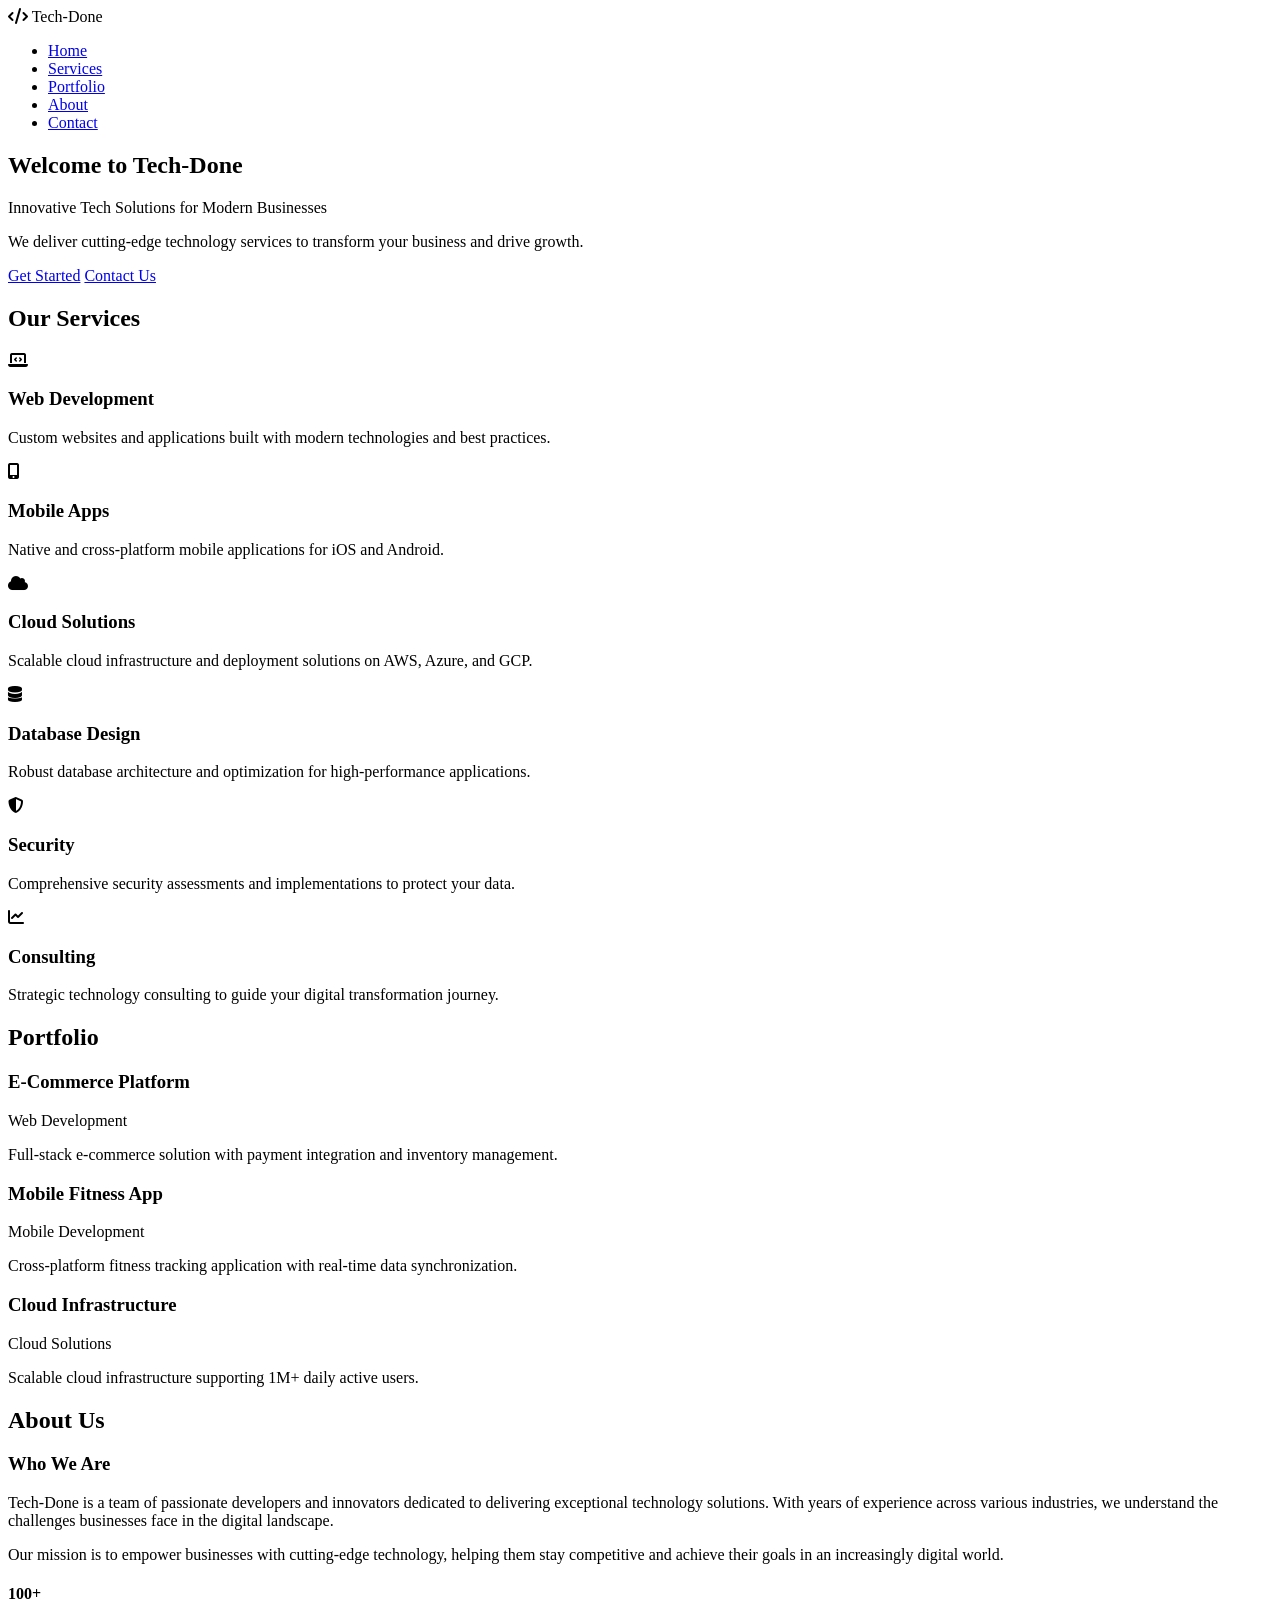
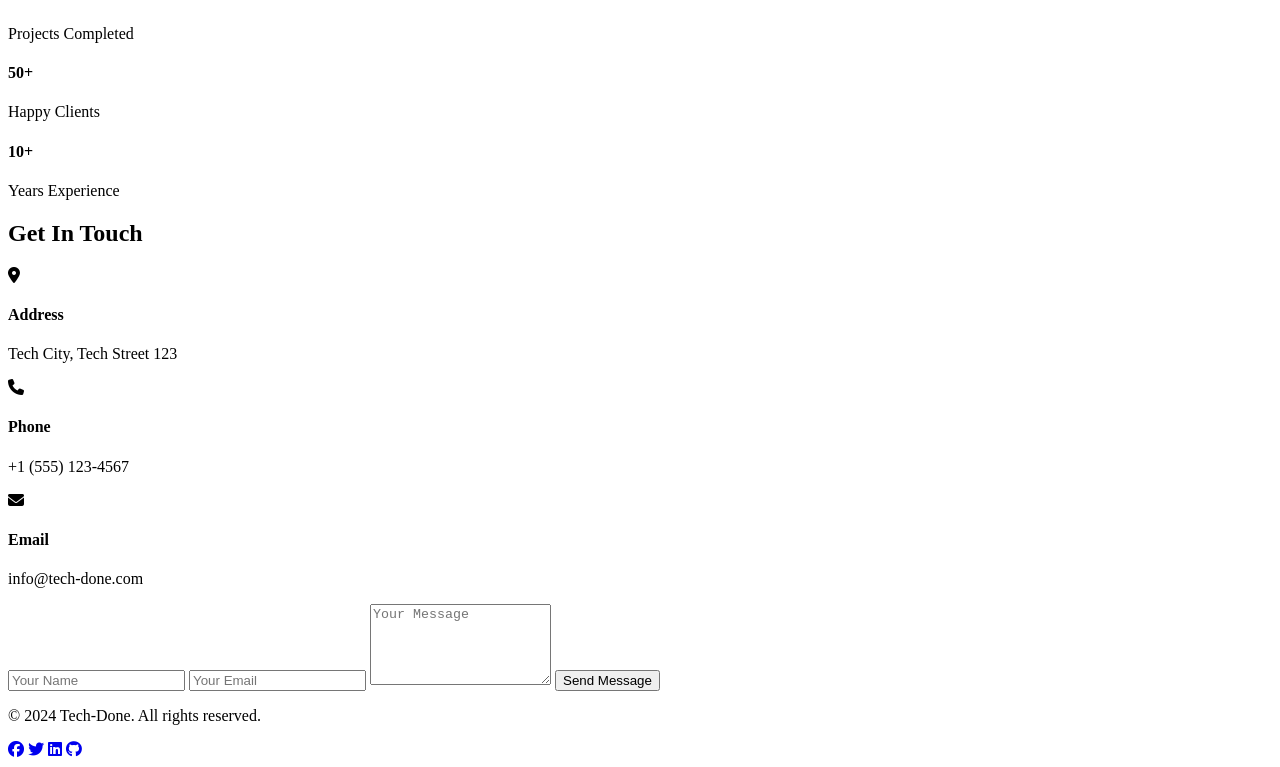
==== index.html @ b507274d "Add professional landing page" ====
<!DOCTYPE html>
<html lang="en">
<head>
    <meta charset="UTF-8">
    <meta name="viewport" content="width=device-width, initial-scale=1.0">
    <meta name="description" content="Tech-Done - Professional Tech Solutions & Services">
    <title>Tech-Done | Professional Tech Solutions</title>
    <link rel="stylesheet" href="css/style.css">
    <link rel="stylesheet" href="https://cdnjs.cloudflare.com/ajax/libs/font-awesome/6.4.0/css/all.min.css">
</head>
<body>
    <!-- Navigation -->
    <nav class="navbar">
        <div class="container">
            <div class="nav-wrapper">
                <div class="logo">
                    <i class="fas fa-code"></i> Tech-Done
                </div>
                <ul class="nav-menu">
                    <li><a href="#home" class="nav-link">Home</a></li>
                    <li><a href="#services" class="nav-link">Services</a></li>
                    <li><a href="#portfolio" class="nav-link">Portfolio</a></li>
                    <li><a href="#about" class="nav-link">About</a></li>
                    <li><a href="#contact" class="nav-link">Contact</a></li>
                </ul>
                <div class="hamburger">
                    <span></span>
                    <span></span>
                    <span></span>
                </div>
            </div>
        </div>
    </nav>

    <!-- Hero Section -->
    <section id="home" class="hero">
        <div class="container">
            <div class="hero-content">
                <h1 class="hero-title">Welcome to Tech-Done</h1>
                <p class="hero-subtitle">Innovative Tech Solutions for Modern Businesses</p>
                <p class="hero-description">We deliver cutting-edge technology services to transform your business and drive growth.</p>
                <div class="hero-buttons">
                    <a href="#services" class="btn btn-primary">Get Started</a>
                    <a href="#contact" class="btn btn-secondary">Contact Us</a>
                </div>
            </div>
        </div>
    </section>

    <!-- Services Section -->
    <section id="services" class="services">
        <div class="container">
            <h2 class="section-title">Our Services</h2>
            <div class="services-grid">
                <div class="service-card">
                    <div class="service-icon">
                        <i class="fas fa-laptop-code"></i>
                    </div>
                    <h3>Web Development</h3>
                    <p>Custom websites and applications built with modern technologies and best practices.</p>
                </div>
                <div class="service-card">
                    <div class="service-icon">
                        <i class="fas fa-mobile-alt"></i>
                    </div>
                    <h3>Mobile Apps</h3>
                    <p>Native and cross-platform mobile applications for iOS and Android.</p>
                </div>
                <div class="service-card">
                    <div class="service-icon">
                        <i class="fas fa-cloud"></i>
                    </div>
                    <h3>Cloud Solutions</h3>
                    <p>Scalable cloud infrastructure and deployment solutions on AWS, Azure, and GCP.</p>
                </div>
                <div class="service-card">
                    <div class="service-icon">
                        <i class="fas fa-database"></i>
                    </div>
                    <h3>Database Design</h3>
                    <p>Robust database architecture and optimization for high-performance applications.</p>
                </div>
                <div class="service-card">
                    <div class="service-icon">
                        <i class="fas fa-shield-alt"></i>
                    </div>
                    <h3>Security</h3>
                    <p>Comprehensive security assessments and implementations to protect your data.</p>
                </div>
                <div class="service-card">
                    <div class="service-icon">
                        <i class="fas fa-chart-line"></i>
                    </div>
                    <h3>Consulting</h3>
                    <p>Strategic technology consulting to guide your digital transformation journey.</p>
                </div>
            </div>
        </div>
    </section>

    <!-- Portfolio Section -->
    <section id="portfolio" class="portfolio">
        <div class="container">
            <h2 class="section-title">Portfolio</h2>
            <div class="portfolio-grid">
                <div class="portfolio-item">
                    <div class="portfolio-image" style="background: linear-gradient(135deg, #667eea 0%, #764ba2 100%);"></div>
                    <div class="portfolio-content">
                        <h3>E-Commerce Platform</h3>
                        <p class="portfolio-category">Web Development</p>
                        <p>Full-stack e-commerce solution with payment integration and inventory management.</p>
                    </div>
                </div>
                <div class="portfolio-item">
                    <div class="portfolio-image" style="background: linear-gradient(135deg, #f093fb 0%, #f5576c 100%);"></div>
                    <div class="portfolio-content">
                        <h3>Mobile Fitness App</h3>
                        <p class="portfolio-category">Mobile Development</p>
                        <p>Cross-platform fitness tracking application with real-time data synchronization.</p>
                    </div>
                </div>
                <div class="portfolio-item">
                    <div class="portfolio-image" style="background: linear-gradient(135deg, #4facfe 0%, #00f2fe 100%);"></div>
                    <div class="portfolio-content">
                        <h3>Cloud Infrastructure</h3>
                        <p class="portfolio-category">Cloud Solutions</p>
                        <p>Scalable cloud infrastructure supporting 1M+ daily active users.</p>
                    </div>
                </div>
            </div>
        </div>
    </section>

    <!-- About Section -->
    <section id="about" class="about">
        <div class="container">
            <h2 class="section-title">About Us</h2>
            <div class="about-content">
                <div class="about-text">
                    <h3>Who We Are</h3>
                    <p>Tech-Done is a team of passionate developers and innovators dedicated to delivering exceptional technology solutions. With years of experience across various industries, we understand the challenges businesses face in the digital landscape.</p>
                    <p>Our mission is to empower businesses with cutting-edge technology, helping them stay competitive and achieve their goals in an increasingly digital world.</p>
                    <div class="about-stats">
                        <div class="stat">
                            <h4>100+</h4>
                            <p>Projects Completed</p>
                        </div>
                        <div class="stat">
                            <h4>50+</h4>
                            <p>Happy Clients</p>
                        </div>
                        <div class="stat">
                            <h4>10+</h4>
                            <p>Years Experience</p>
                        </div>
                    </div>
                </div>
            </div>
        </div>
    </section>

    <!-- Contact Section -->
    <section id="contact" class="contact">
        <div class="container">
            <h2 class="section-title">Get In Touch</h2>
            <div class="contact-content">
                <div class="contact-info">
                    <div class="info-item">
                        <i class="fas fa-map-marker-alt"></i>
                        <div>
                            <h4>Address</h4>
                            <p>Tech City, Tech Street 123</p>
                        </div>
                    </div>
                    <div class="info-item">
                        <i class="fas fa-phone"></i>
                        <div>
                            <h4>Phone</h4>
                            <p>+1 (555) 123-4567</p>
                        </div>
                    </div>
                    <div class="info-item">
                        <i class="fas fa-envelope"></i>
                        <div>
                            <h4>Email</h4>
                            <p>info@tech-done.com</p>
                        </div>
                    </div>
                </div>
                <form class="contact-form">
                    <input type="text" placeholder="Your Name" required>
                    <input type="email" placeholder="Your Email" required>
                    <textarea placeholder="Your Message" rows="5" required></textarea>
                    <button type="submit" class="btn btn-primary">Send Message</button>
                </form>
            </div>
        </div>
    </section>

    <!-- Footer -->
    <footer class="footer">
        <div class="container">
            <div class="footer-content">
                <p>&copy; 2024 Tech-Done. All rights reserved.</p>
                <div class="social-links">
                    <a href="#"><i class="fab fa-facebook"></i></a>
                    <a href="#"><i class="fab fa-twitter"></i></a>
                    <a href="#"><i class="fab fa-linkedin"></i></a>
                    <a href="#"><i class="fab fa-github"></i></a>
                </div>
            </div>
        </div>
    </footer>

    <script src="js/main.js"></script>
</body>
</html>
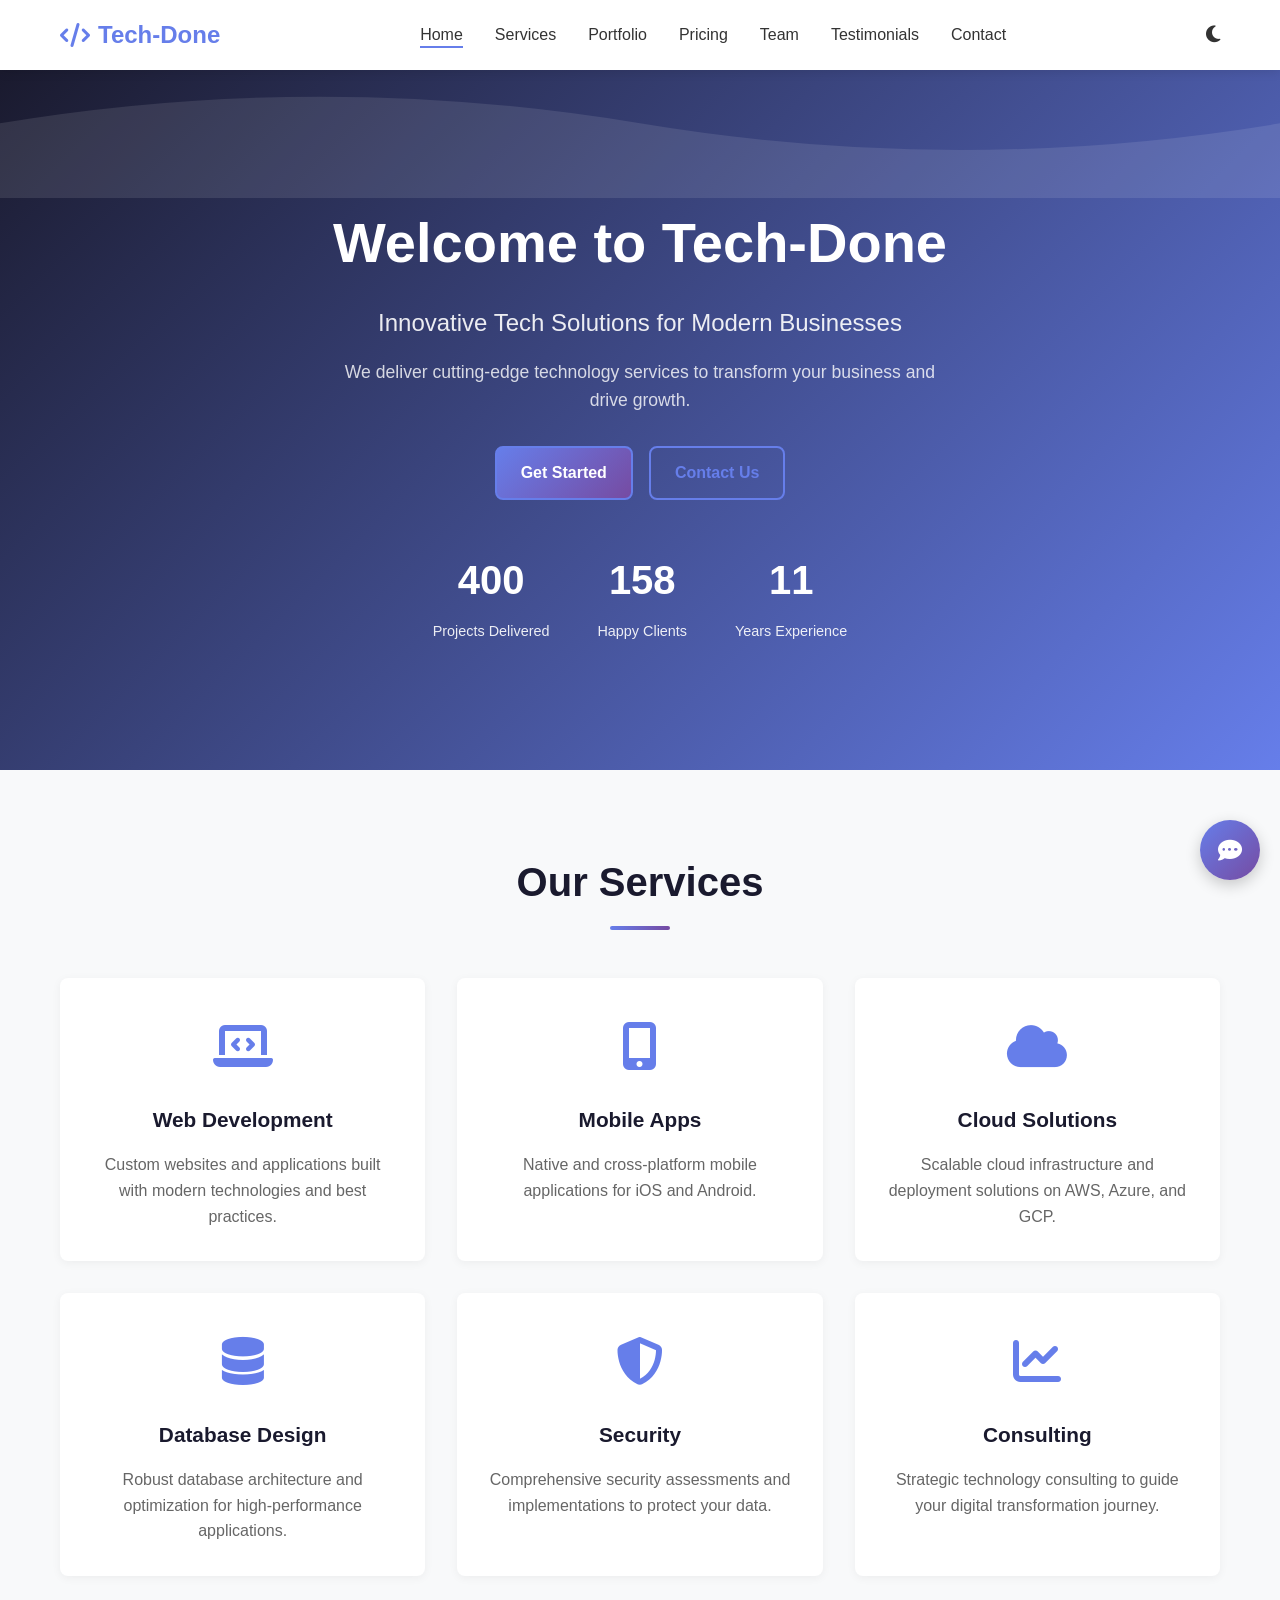
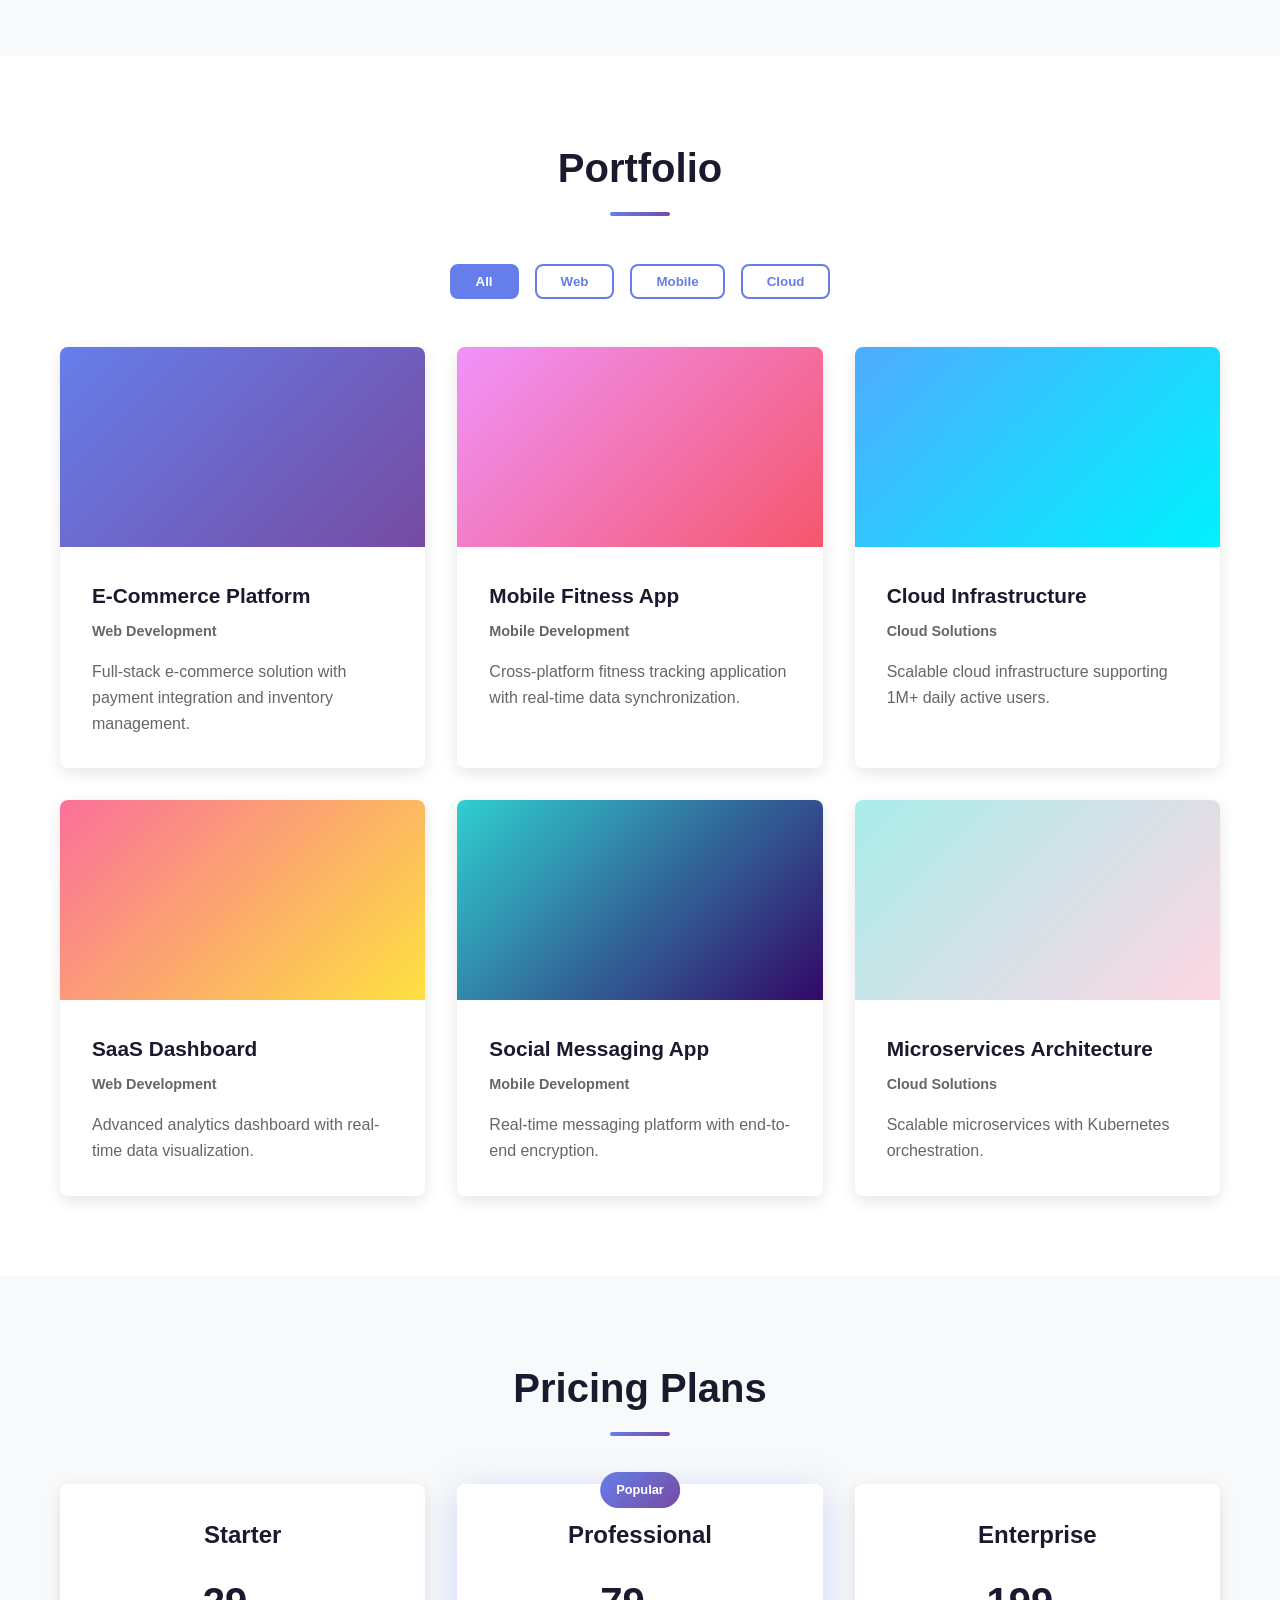
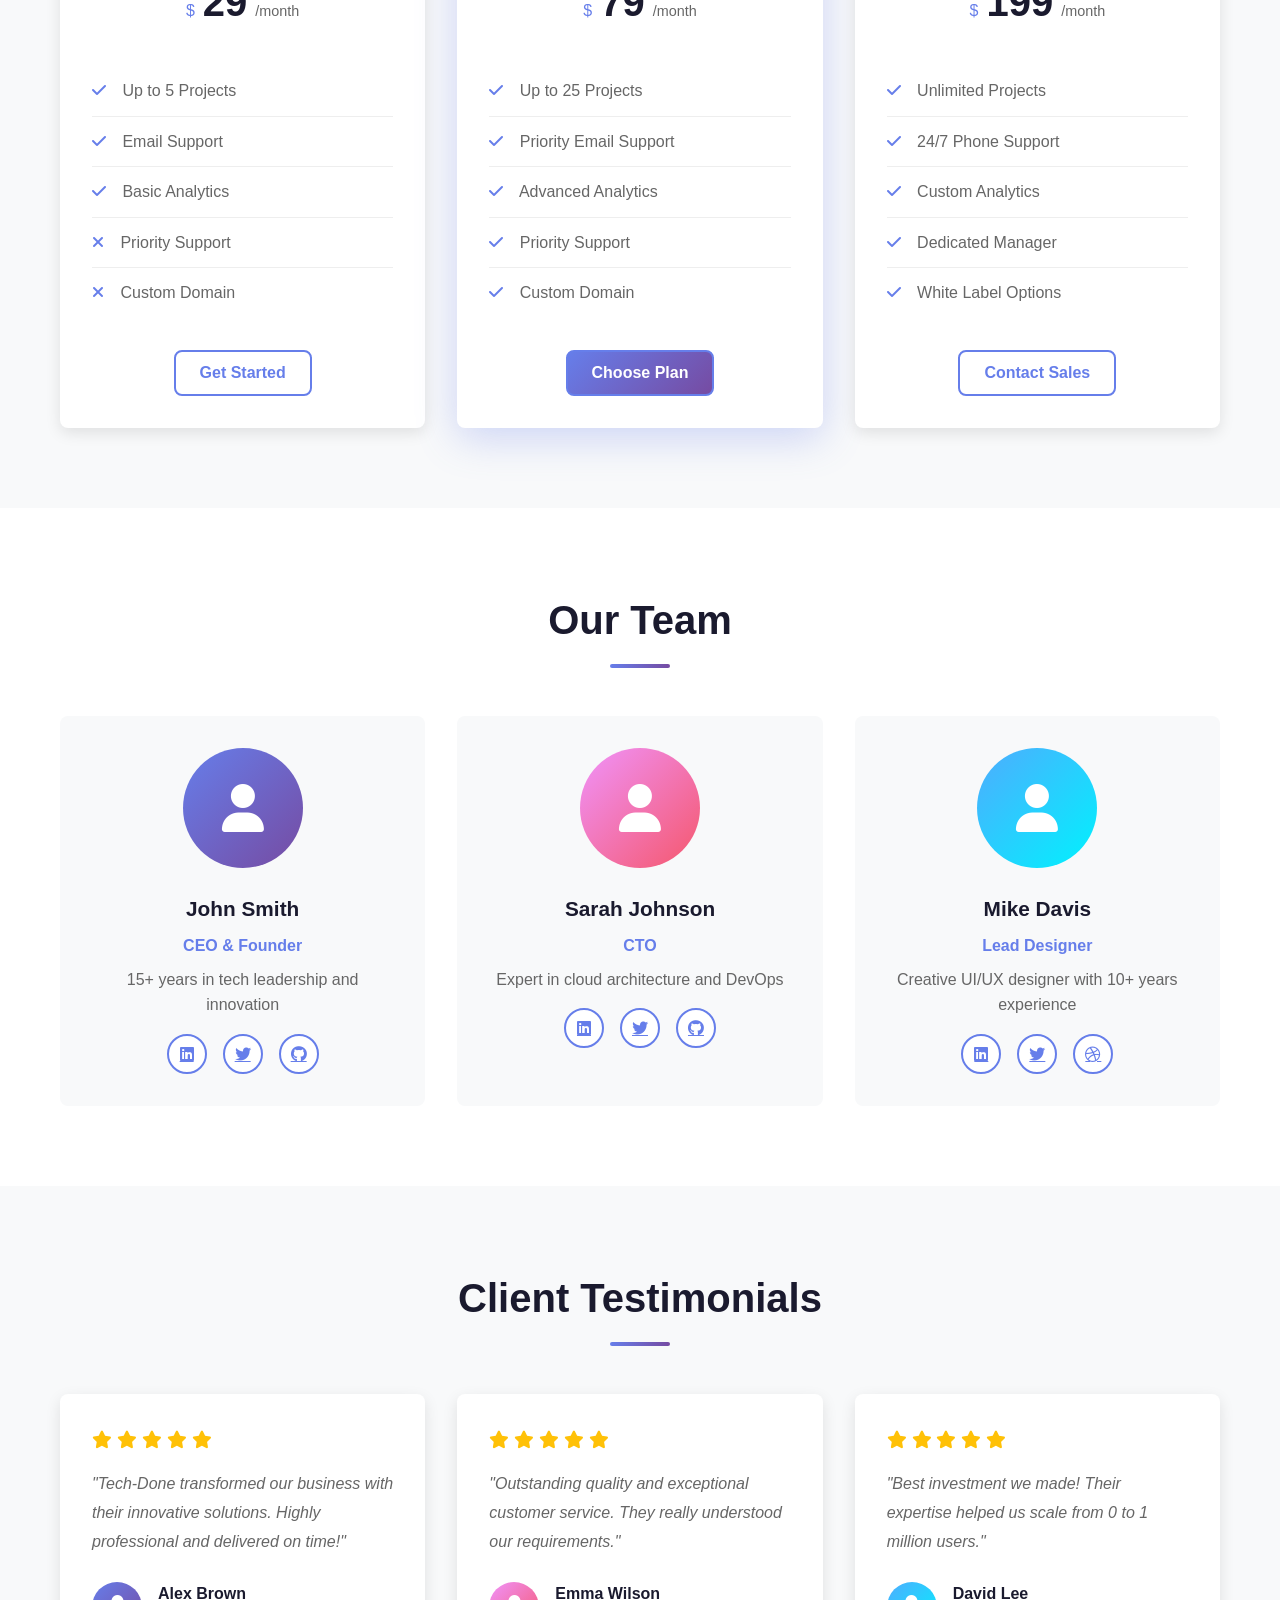
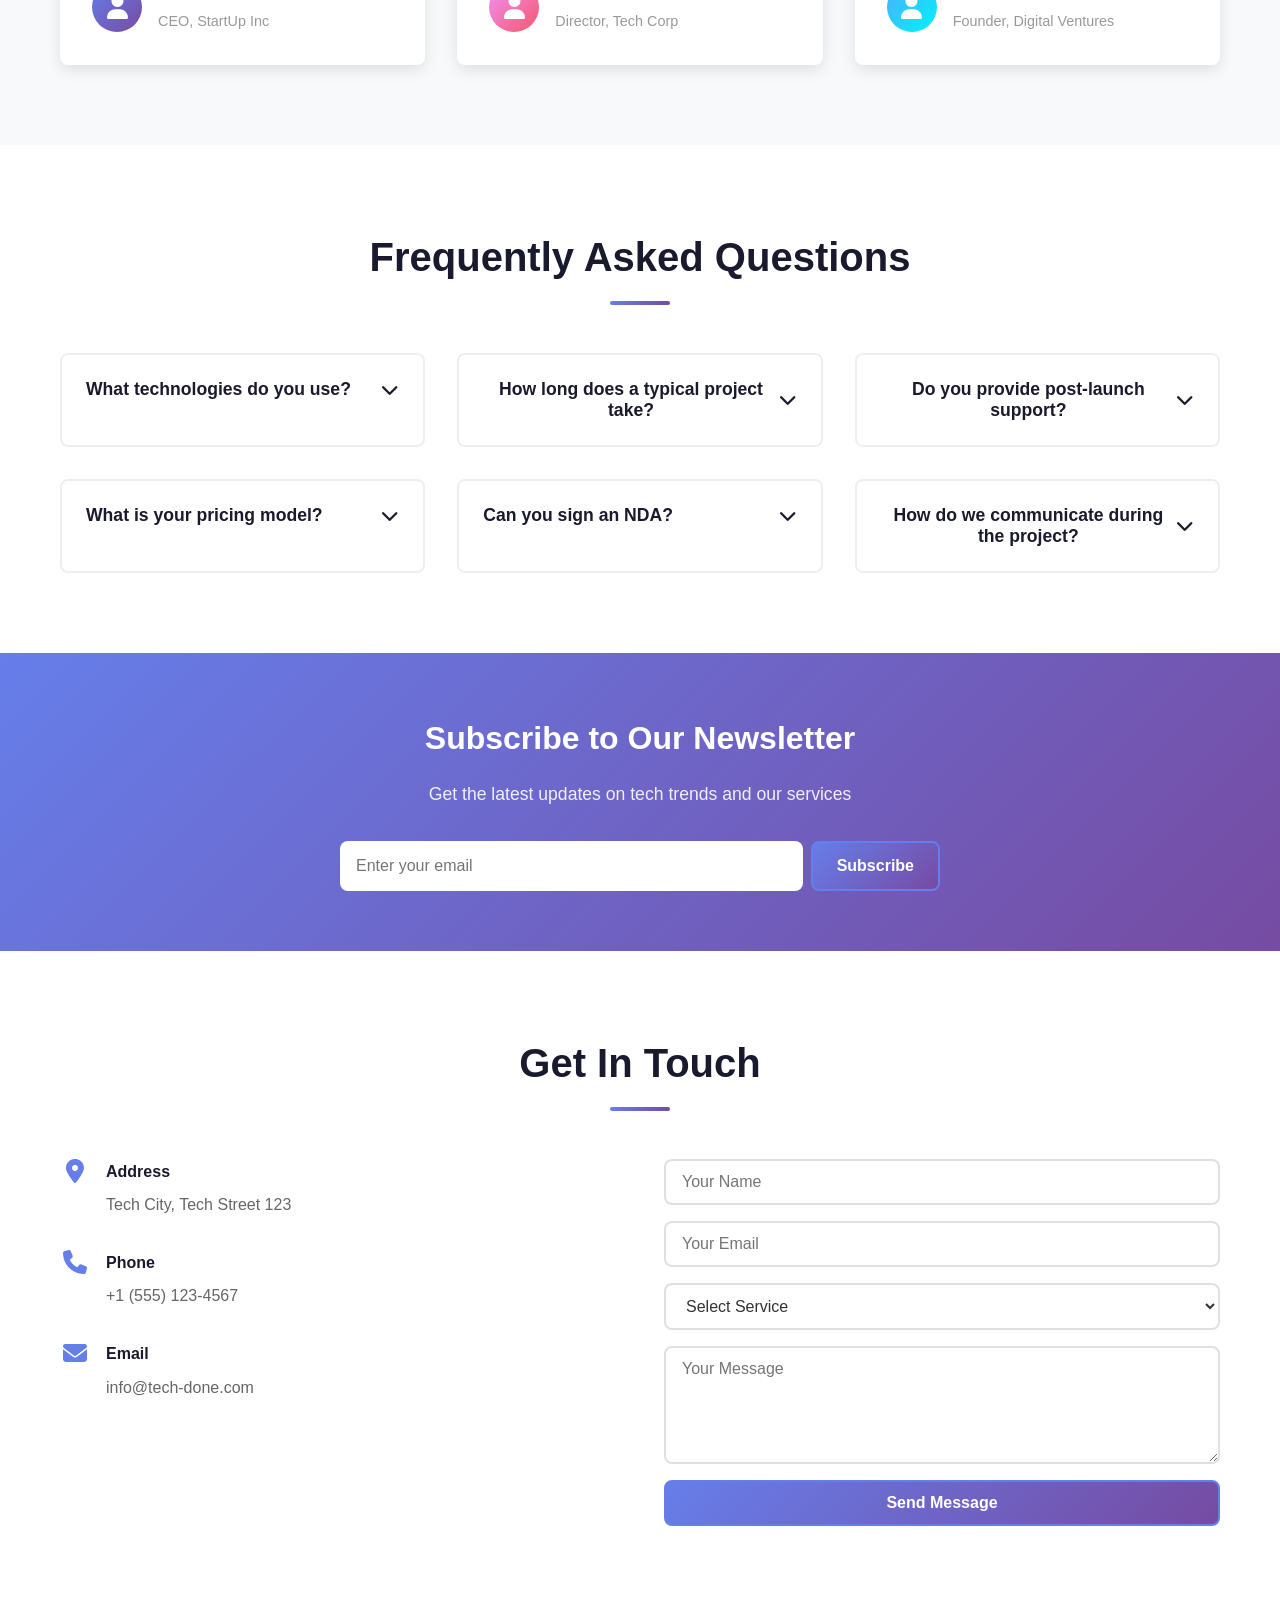
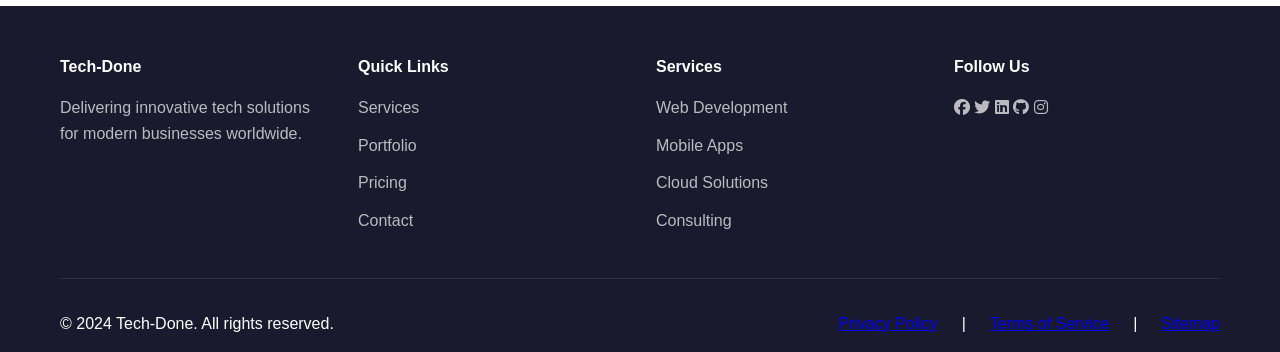
==== commit a94b9b8a: "🚀 Add all premium features: testimonials, pricing, team, blog, dark mode, animations, SEO, and more" ====
--- a/index.html
+++ b/index.html
@@ -3,10 +3,32 @@
 <head>
     <meta charset="UTF-8">
     <meta name="viewport" content="width=device-width, initial-scale=1.0">
-    <meta name="description" content="Tech-Done - Professional Tech Solutions & Services">
-    <title>Tech-Done | Professional Tech Solutions</title>
+    <meta name="description" content="Tech-Done - Professional Tech Solutions, Web Development, Mobile Apps, Cloud Services">
+    <meta name="keywords" content="tech solutions, web development, mobile apps, cloud services, consulting">
+    <meta name="author" content="Tech-Done">
+    <meta name="theme-color" content="#667eea">
+    <title>Tech-Done | Professional Tech Solutions & Services</title>
+    <link rel="canonical" href="https://js9520571-lab.github.io/Tech-done/">
     <link rel="stylesheet" href="css/style.css">
     <link rel="stylesheet" href="https://cdnjs.cloudflare.com/ajax/libs/font-awesome/6.4.0/css/all.min.css">
+    
+    <!-- Schema Markup -->
+    <script type="application/ld+json">
+    {
+      "@context": "https://schema.org",
+      "@type": "Organization",
+      "name": "Tech-Done",
+      "url": "https://js9520571-lab.github.io/Tech-done/",
+      "description": "Professional Tech Solutions and Services",
+      "telephone": "+1-555-123-4567",
+      "email": "info@tech-done.com",
+      "address": {
+        "@type": "PostalAddress",
+        "streetAddress": "Tech Street 123",
+        "addressLocality": "Tech City"
+      }
+    }
+    </script>
 </head>
 <body>
     <!-- Navigation -->
@@ -20,13 +42,20 @@
                     <li><a href="#home" class="nav-link">Home</a></li>
                     <li><a href="#services" class="nav-link">Services</a></li>
                     <li><a href="#portfolio" class="nav-link">Portfolio</a></li>
-                    <li><a href="#about" class="nav-link">About</a></li>
+                    <li><a href="#pricing" class="nav-link">Pricing</a></li>
+                    <li><a href="#team" class="nav-link">Team</a></li>
+                    <li><a href="#testimonials" class="nav-link">Testimonials</a></li>
                     <li><a href="#contact" class="nav-link">Contact</a></li>
                 </ul>
-                <div class="hamburger">
-                    <span></span>
-                    <span></span>
-                    <span></span>
+                <div class="nav-controls">
+                    <button class="theme-toggle" id="themeToggle" title="Toggle Dark Mode">
+                        <i class="fas fa-moon"></i>
+                    </button>
+                    <div class="hamburger">
+                        <span></span>
+                        <span></span>
+                        <span></span>
+                    </div>
                 </div>
             </div>
         </div>
@@ -34,6 +63,7 @@
 
     <!-- Hero Section -->
     <section id="home" class="hero">
+        <div class="hero-bg"></div>
         <div class="container">
             <div class="hero-content">
                 <h1 class="hero-title">Welcome to Tech-Done</h1>
@@ -43,6 +73,20 @@
                     <a href="#services" class="btn btn-primary">Get Started</a>
                     <a href="#contact" class="btn btn-secondary">Contact Us</a>
                 </div>
+                <div class="hero-stats">
+                    <div class="stat-item">
+                        <h3 class="counter" data-target="500">0</h3>
+                        <p>Projects Delivered</p>
+                    </div>
+                    <div class="stat-item">
+                        <h3 class="counter" data-target="200">0</h3>
+                        <p>Happy Clients</p>
+                    </div>
+                    <div class="stat-item">
+                        <h3 class="counter" data-target="15">0</h3>
+                        <p>Years Experience</p>
+                    </div>
+                </div>
             </div>
         </div>
     </section>
@@ -102,8 +146,14 @@
     <section id="portfolio" class="portfolio">
         <div class="container">
             <h2 class="section-title">Portfolio</h2>
+            <div class="portfolio-filters">
+                <button class="filter-btn active" data-filter="all">All</button>
+                <button class="filter-btn" data-filter="web">Web</button>
+                <button class="filter-btn" data-filter="mobile">Mobile</button>
+                <button class="filter-btn" data-filter="cloud">Cloud</button>
+            </div>
             <div class="portfolio-grid">
-                <div class="portfolio-item">
+                <div class="portfolio-item" data-category="web">
                     <div class="portfolio-image" style="background: linear-gradient(135deg, #667eea 0%, #764ba2 100%);"></div>
                     <div class="portfolio-content">
                         <h3>E-Commerce Platform</h3>
@@ -111,7 +161,7 @@
                         <p>Full-stack e-commerce solution with payment integration and inventory management.</p>
                     </div>
                 </div>
-                <div class="portfolio-item">
+                <div class="portfolio-item" data-category="mobile">
                     <div class="portfolio-image" style="background: linear-gradient(135deg, #f093fb 0%, #f5576c 100%);"></div>
                     <div class="portfolio-content">
                         <h3>Mobile Fitness App</h3>
@@ -119,7 +169,7 @@
                         <p>Cross-platform fitness tracking application with real-time data synchronization.</p>
                     </div>
                 </div>
-                <div class="portfolio-item">
+                <div class="portfolio-item" data-category="cloud">
                     <div class="portfolio-image" style="background: linear-gradient(135deg, #4facfe 0%, #00f2fe 100%);"></div>
                     <div class="portfolio-content">
                         <h3>Cloud Infrastructure</h3>
@@ -127,34 +177,279 @@
                         <p>Scalable cloud infrastructure supporting 1M+ daily active users.</p>
                     </div>
                 </div>
-            </div>
-        </div>
-    </section>
-
-    <!-- About Section -->
-    <section id="about" class="about">
-        <div class="container">
-            <h2 class="section-title">About Us</h2>
-            <div class="about-content">
-                <div class="about-text">
-                    <h3>Who We Are</h3>
-                    <p>Tech-Done is a team of passionate developers and innovators dedicated to delivering exceptional technology solutions. With years of experience across various industries, we understand the challenges businesses face in the digital landscape.</p>
-                    <p>Our mission is to empower businesses with cutting-edge technology, helping them stay competitive and achieve their goals in an increasingly digital world.</p>
-                    <div class="about-stats">
-                        <div class="stat">
-                            <h4>100+</h4>
-                            <p>Projects Completed</p>
-                        </div>
-                        <div class="stat">
-                            <h4>50+</h4>
-                            <p>Happy Clients</p>
-                        </div>
-                        <div class="stat">
-                            <h4>10+</h4>
-                            <p>Years Experience</p>
-                        </div>
-                    </div>
-                </div>
+                <div class="portfolio-item" data-category="web">
+                    <div class="portfolio-image" style="background: linear-gradient(135deg, #fa709a 0%, #fee140 100%);"></div>
+                    <div class="portfolio-content">
+                        <h3>SaaS Dashboard</h3>
+                        <p class="portfolio-category">Web Development</p>
+                        <p>Advanced analytics dashboard with real-time data visualization.</p>
+                    </div>
+                </div>
+                <div class="portfolio-item" data-category="mobile">
+                    <div class="portfolio-image" style="background: linear-gradient(135deg, #30cfd0 0%, #330867 100%);"></div>
+                    <div class="portfolio-content">
+                        <h3>Social Messaging App</h3>
+                        <p class="portfolio-category">Mobile Development</p>
+                        <p>Real-time messaging platform with end-to-end encryption.</p>
+                    </div>
+                </div>
+                <div class="portfolio-item" data-category="cloud">
+                    <div class="portfolio-image" style="background: linear-gradient(135deg, #a8edea 0%, #fed6e3 100%);"></div>
+                    <div class="portfolio-content">
+                        <h3>Microservices Architecture</h3>
+                        <p class="portfolio-category">Cloud Solutions</p>
+                        <p>Scalable microservices with Kubernetes orchestration.</p>
+                    </div>
+                </div>
+            </div>
+        </div>
+    </section>
+
+    <!-- Pricing Section -->
+    <section id="pricing" class="pricing">
+        <div class="container">
+            <h2 class="section-title">Pricing Plans</h2>
+            <div class="pricing-grid">
+                <div class="pricing-card">
+                    <div class="pricing-header">
+                        <h3>Starter</h3>
+                        <div class="price">
+                            <span class="currency">$</span>
+                            <span class="amount">29</span>
+                            <span class="period">/month</span>
+                        </div>
+                    </div>
+                    <ul class="pricing-features">
+                        <li><i class="fas fa-check"></i> Up to 5 Projects</li>
+                        <li><i class="fas fa-check"></i> Email Support</li>
+                        <li><i class="fas fa-check"></i> Basic Analytics</li>
+                        <li><i class="fas fa-times"></i> Priority Support</li>
+                        <li><i class="fas fa-times"></i> Custom Domain</li>
+                    </ul>
+                    <button class="btn btn-secondary">Get Started</button>
+                </div>
+                <div class="pricing-card featured">
+                    <div class="pricing-badge">Popular</div>
+                    <div class="pricing-header">
+                        <h3>Professional</h3>
+                        <div class="price">
+                            <span class="currency">$</span>
+                            <span class="amount">79</span>
+                            <span class="period">/month</span>
+                        </div>
+                    </div>
+                    <ul class="pricing-features">
+                        <li><i class="fas fa-check"></i> Up to 25 Projects</li>
+                        <li><i class="fas fa-check"></i> Priority Email Support</li>
+                        <li><i class="fas fa-check"></i> Advanced Analytics</li>
+                        <li><i class="fas fa-check"></i> Priority Support</li>
+                        <li><i class="fas fa-check"></i> Custom Domain</li>
+                    </ul>
+                    <button class="btn btn-primary">Choose Plan</button>
+                </div>
+                <div class="pricing-card">
+                    <div class="pricing-header">
+                        <h3>Enterprise</h3>
+                        <div class="price">
+                            <span class="currency">$</span>
+                            <span class="amount">199</span>
+                            <span class="period">/month</span>
+                        </div>
+                    </div>
+                    <ul class="pricing-features">
+                        <li><i class="fas fa-check"></i> Unlimited Projects</li>
+                        <li><i class="fas fa-check"></i> 24/7 Phone Support</li>
+                        <li><i class="fas fa-check"></i> Custom Analytics</li>
+                        <li><i class="fas fa-check"></i> Dedicated Manager</li>
+                        <li><i class="fas fa-check"></i> White Label Options</li>
+                    </ul>
+                    <button class="btn btn-secondary">Contact Sales</button>
+                </div>
+            </div>
+        </div>
+    </section>
+
+    <!-- Team Section -->
+    <section id="team" class="team">
+        <div class="container">
+            <h2 class="section-title">Our Team</h2>
+            <div class="team-grid">
+                <div class="team-member">
+                    <div class="member-image">
+                        <div class="avatar" style="background: linear-gradient(135deg, #667eea 0%, #764ba2 100%);"><i class="fas fa-user"></i></div>
+                    </div>
+                    <h3>John Smith</h3>
+                    <p class="role">CEO & Founder</p>
+                    <p class="bio">15+ years in tech leadership and innovation</p>
+                    <div class="social-icons">
+                        <a href="#"><i class="fab fa-linkedin"></i></a>
+                        <a href="#"><i class="fab fa-twitter"></i></a>
+                        <a href="#"><i class="fab fa-github"></i></a>
+                    </div>
+                </div>
+                <div class="team-member">
+                    <div class="member-image">
+                        <div class="avatar" style="background: linear-gradient(135deg, #f093fb 0%, #f5576c 100%);"><i class="fas fa-user"></i></div>
+                    </div>
+                    <h3>Sarah Johnson</h3>
+                    <p class="role">CTO</p>
+                    <p class="bio">Expert in cloud architecture and DevOps</p>
+                    <div class="social-icons">
+                        <a href="#"><i class="fab fa-linkedin"></i></a>
+                        <a href="#"><i class="fab fa-twitter"></i></a>
+                        <a href="#"><i class="fab fa-github"></i></a>
+                    </div>
+                </div>
+                <div class="team-member">
+                    <div class="member-image">
+                        <div class="avatar" style="background: linear-gradient(135deg, #4facfe 0%, #00f2fe 100%);"><i class="fas fa-user"></i></div>
+                    </div>
+                    <h3>Mike Davis</h3>
+                    <p class="role">Lead Designer</p>
+                    <p class="bio">Creative UI/UX designer with 10+ years experience</p>
+                    <div class="social-icons">
+                        <a href="#"><i class="fab fa-linkedin"></i></a>
+                        <a href="#"><i class="fab fa-twitter"></i></a>
+                        <a href="#"><i class="fab fa-dribbble"></i></a>
+                    </div>
+                </div>
+            </div>
+        </div>
+    </section>
+
+    <!-- Testimonials Section -->
+    <section id="testimonials" class="testimonials">
+        <div class="container">
+            <h2 class="section-title">Client Testimonials</h2>
+            <div class="testimonials-grid">
+                <div class="testimonial-card">
+                    <div class="stars">
+                        <i class="fas fa-star"></i>
+                        <i class="fas fa-star"></i>
+                        <i class="fas fa-star"></i>
+                        <i class="fas fa-star"></i>
+                        <i class="fas fa-star"></i>
+                    </div>
+                    <p class="testimonial-text">"Tech-Done transformed our business with their innovative solutions. Highly professional and delivered on time!"</p>
+                    <div class="testimonial-author">
+                        <div class="author-avatar" style="background: linear-gradient(135deg, #667eea 0%, #764ba2 100%);"><i class="fas fa-user"></i></div>
+                        <div>
+                            <h4>Alex Brown</h4>
+                            <p>CEO, StartUp Inc</p>
+                        </div>
+                    </div>
+                </div>
+                <div class="testimonial-card">
+                    <div class="stars">
+                        <i class="fas fa-star"></i>
+                        <i class="fas fa-star"></i>
+                        <i class="fas fa-star"></i>
+                        <i class="fas fa-star"></i>
+                        <i class="fas fa-star"></i>
+                    </div>
+                    <p class="testimonial-text">"Outstanding quality and exceptional customer service. They really understood our requirements."</p>
+                    <div class="testimonial-author">
+                        <div class="author-avatar" style="background: linear-gradient(135deg, #f093fb 0%, #f5576c 100%);"><i class="fas fa-user"></i></div>
+                        <div>
+                            <h4>Emma Wilson</h4>
+                            <p>Director, Tech Corp</p>
+                        </div>
+                    </div>
+                </div>
+                <div class="testimonial-card">
+                    <div class="stars">
+                        <i class="fas fa-star"></i>
+                        <i class="fas fa-star"></i>
+                        <i class="fas fa-star"></i>
+                        <i class="fas fa-star"></i>
+                        <i class="fas fa-star"></i>
+                    </div>
+                    <p class="testimonial-text">"Best investment we made! Their expertise helped us scale from 0 to 1 million users."</p>
+                    <div class="testimonial-author">
+                        <div class="author-avatar" style="background: linear-gradient(135deg, #4facfe 0%, #00f2fe 100%);"><i class="fas fa-user"></i></div>
+                        <div>
+                            <h4>David Lee</h4>
+                            <p>Founder, Digital Ventures</p>
+                        </div>
+                    </div>
+                </div>
+            </div>
+        </div>
+    </section>
+
+    <!-- FAQ Section -->
+    <section id="faq" class="faq">
+        <div class="container">
+            <h2 class="section-title">Frequently Asked Questions</h2>
+            <div class="faq-grid">
+                <div class="faq-item">
+                    <button class="faq-question">
+                        <span>What technologies do you use?</span>
+                        <i class="fas fa-chevron-down"></i>
+                    </button>
+                    <div class="faq-answer">
+                        <p>We use cutting-edge technologies including React, Vue.js, Node.js, Python, AWS, Azure, Docker, Kubernetes, and more. Our stack is always up-to-date with industry standards.</p>
+                    </div>
+                </div>
+                <div class="faq-item">
+                    <button class="faq-question">
+                        <span>How long does a typical project take?</span>
+                        <i class="fas fa-chevron-down"></i>
+                    </button>
+                    <div class="faq-answer">
+                        <p>Project timelines vary based on complexity and scope. A simple website might take 2-4 weeks, while complex applications can take 3-6 months. We'll provide accurate estimates after understanding your requirements.</p>
+                    </div>
+                </div>
+                <div class="faq-item">
+                    <button class="faq-question">
+                        <span>Do you provide post-launch support?</span>
+                        <i class="fas fa-chevron-down"></i>
+                    </button>
+                    <div class="faq-answer">
+                        <p>Yes! We offer comprehensive post-launch support including maintenance, updates, bug fixes, and feature enhancements. Support packages can be customized to your needs.</p>
+                    </div>
+                </div>
+                <div class="faq-item">
+                    <button class="faq-question">
+                        <span>What is your pricing model?</span>
+                        <i class="fas fa-chevron-down"></i>
+                    </button>
+                    <div class="faq-answer">
+                        <p>We offer flexible pricing models including fixed project pricing, hourly rates, and monthly retainers. We also have predefined packages for common solutions.</p>
+                    </div>
+                </div>
+                <div class="faq-item">
+                    <button class="faq-question">
+                        <span>Can you sign an NDA?</span>
+                        <i class="fas fa-chevron-down"></i>
+                    </button>
+                    <div class="faq-answer">
+                        <p>Absolutely! We understand the importance of confidentiality and are happy to sign NDAs for all projects.</p>
+                    </div>
+                </div>
+                <div class="faq-item">
+                    <button class="faq-question">
+                        <span>How do we communicate during the project?</span>
+                        <i class="fas fa-chevron-down"></i>
+                    </button>
+                    <div class="faq-answer">
+                        <p>We use tools like Slack, Zoom, and project management platforms for seamless communication. You'll have regular updates and can reach out anytime during business hours.</p>
+                    </div>
+                </div>
+            </div>
+        </div>
+    </section>
+
+    <!-- Newsletter Section -->
+    <section class="newsletter">
+        <div class="container">
+            <div class="newsletter-content">
+                <h2>Subscribe to Our Newsletter</h2>
+                <p>Get the latest updates on tech trends and our services</p>
+                <form class="newsletter-form">
+                    <input type="email" placeholder="Enter your email" required>
+                    <button type="submit" class="btn btn-primary">Subscribe</button>
+                </form>
             </div>
         </div>
     </section>
@@ -190,6 +485,13 @@
                 <form class="contact-form">
                     <input type="text" placeholder="Your Name" required>
                     <input type="email" placeholder="Your Email" required>
+                    <select required>
+                        <option value="">Select Service</option>
+                        <option value="web">Web Development</option>
+                        <option value="mobile">Mobile Apps</option>
+                        <option value="cloud">Cloud Solutions</option>
+                        <option value="other">Other</option>
+                    </select>
                     <textarea placeholder="Your Message" rows="5" required></textarea>
                     <button type="submit" class="btn btn-primary">Send Message</button>
                 </form>
@@ -201,17 +503,78 @@
     <footer class="footer">
         <div class="container">
             <div class="footer-content">
+                <div class="footer-section">
+                    <h4>Tech-Done</h4>
+                    <p>Delivering innovative tech solutions for modern businesses worldwide.</p>
+                </div>
+                <div class="footer-section">
+                    <h4>Quick Links</h4>
+                    <ul>
+                        <li><a href="#services">Services</a></li>
+                        <li><a href="#portfolio">Portfolio</a></li>
+                        <li><a href="#pricing">Pricing</a></li>
+                        <li><a href="#contact">Contact</a></li>
+                    </ul>
+                </div>
+                <div class="footer-section">
+                    <h4>Services</h4>
+                    <ul>
+                        <li><a href="#services">Web Development</a></li>
+                        <li><a href="#services">Mobile Apps</a></li>
+                        <li><a href="#services">Cloud Solutions</a></li>
+                        <li><a href="#services">Consulting</a></li>
+                    </ul>
+                </div>
+                <div class="footer-section">
+                    <h4>Follow Us</h4>
+                    <div class="social-links">
+                        <a href="#"><i class="fab fa-facebook"></i></a>
+                        <a href="#"><i class="fab fa-twitter"></i></a>
+                        <a href="#"><i class="fab fa-linkedin"></i></a>
+                        <a href="#"><i class="fab fa-github"></i></a>
+                        <a href="#"><i class="fab fa-instagram"></i></a>
+                    </div>
+                </div>
+            </div>
+            <div class="footer-bottom">
                 <p>&copy; 2024 Tech-Done. All rights reserved.</p>
-                <div class="social-links">
-                    <a href="#"><i class="fab fa-facebook"></i></a>
-                    <a href="#"><i class="fab fa-twitter"></i></a>
-                    <a href="#"><i class="fab fa-linkedin"></i></a>
-                    <a href="#"><i class="fab fa-github"></i></a>
+                <div class="footer-links">
+                    <a href="#">Privacy Policy</a> | <a href="#">Terms of Service</a> | <a href="#">Sitemap</a>
                 </div>
             </div>
         </div>
     </footer>
 
+    <!-- Live Chat Widget -->
+    <div class="chat-widget" id="chatWidget">
+        <div class="chat-button" id="chatButton">
+            <i class="fas fa-comment-dots"></i>
+        </div>
+        <div class="chat-box" id="chatBox">
+            <div class="chat-header">
+                <h5>Chat with us!</h5>
+                <button class="close-chat" id="closeChat"><i class="fas fa-times"></i></button>
+            </div>
+            <div class="chat-messages" id="chatMessages">
+                <div class="message bot-message">
+                    <p>Hi! How can we help you today?</p>
+                </div>
+            </div>
+            <form class="chat-form" id="chatForm">
+                <input type="text" placeholder="Type your message..." id="chatInput">
+                <button type="submit"><i class="fas fa-paper-plane"></i></button>
+            </form>
+        </div>
+    </div>
+
     <script src="js/main.js"></script>
+    <!-- Google Analytics -->
+    <script async src="https://www.googletagmanager.com/gtag/js?id=G-XXXXXXXXXX"></script>
+    <script>
+      window.dataLayer = window.dataLayer || [];
+      function gtag(){dataLayer.push(arguments);}
+      gtag('js', new Date());
+      gtag('config', 'G-XXXXXXXXXX');
+    </script>
 </body>
-</html>
+</html>
--- a/css/style.css
+++ b/css/style.css
@@ -0,0 +1,1350 @@
+/* ==================== 
+   GLOBAL STYLES
+   ==================== */
+
+* {
+    margin: 0;
+    padding: 0;
+    box-sizing: border-box;
+}
+
+:root {
+    --primary-color: #667eea;
+    --secondary-color: #764ba2;
+    --accent-color: #f5576c;
+    --dark-color: #1a1a2e;
+    --light-color: #f8f9fa;
+    --text-color: #333;
+    --border-radius: 8px;
+    --transition: all 0.3s ease;
+}
+
+html.dark-mode {
+    --dark-color: #0f0f1e;
+    --light-color: #1a1a2e;
+    --text-color: #e0e0e0;
+}
+
+html {
+    scroll-behavior: smooth;
+}
+
+body {
+    font-family: 'Segoe UI', Tahoma, Geneva, Verdana, sans-serif;
+    color: var(--text-color);
+    line-height: 1.6;
+    background-color: #fff;
+    transition: background-color 0.3s ease, color 0.3s ease;
+}
+
+html.dark-mode body {
+    background-color: var(--dark-color);
+    color: var(--text-color);
+}
+
+.container {
+    max-width: 1200px;
+    margin: 0 auto;
+    padding: 0 20px;
+}
+
+/* ==================== 
+   NAVIGATION
+   ==================== */
+
+.navbar {
+    background: #fff;
+    box-shadow: 0 2px 10px rgba(0, 0, 0, 0.1);
+    position: sticky;
+    top: 0;
+    z-index: 100;
+    transition: var(--transition);
+}
+
+html.dark-mode .navbar {
+    background: var(--dark-color);
+}
+
+.nav-wrapper {
+    display: flex;
+    justify-content: space-between;
+    align-items: center;
+    padding: 1rem 0;
+}
+
+.logo {
+    font-size: 1.5rem;
+    font-weight: bold;
+    color: var(--primary-color);
+    display: flex;
+    align-items: center;
+    gap: 0.5rem;
+}
+
+.nav-menu {
+    display: flex;
+    list-style: none;
+    gap: 2rem;
+}
+
+.nav-link {
+    text-decoration: none;
+    color: var(--text-color);
+    font-weight: 500;
+    transition: var(--transition);
+    position: relative;
+}
+
+.nav-link::after {
+    content: '';
+    position: absolute;
+    bottom: -5px;
+    left: 0;
+    width: 0;
+    height: 2px;
+    background: var(--primary-color);
+    transition: var(--transition);
+}
+
+.nav-link:hover::after,
+.nav-link.active::after {
+    width: 100%;
+}
+
+.nav-link:hover {
+    color: var(--primary-color);
+}
+
+.nav-controls {
+    display: flex;
+    align-items: center;
+    gap: 1rem;
+}
+
+.theme-toggle {
+    background: none;
+    border: none;
+    color: var(--text-color);
+    font-size: 1.2rem;
+    cursor: pointer;
+    transition: var(--transition);
+}
+
+.theme-toggle:hover {
+    color: var(--primary-color);
+}
+
+.hamburger {
+    display: none;
+    flex-direction: column;
+    cursor: pointer;
+}
+
+.hamburger span {
+    width: 25px;
+    height: 3px;
+    background: var(--text-color);
+    margin: 4px 0;
+    transition: var(--transition);
+}
+
+/* ==================== 
+   BUTTONS
+   ==================== */
+
+.btn {
+    display: inline-block;
+    padding: 0.75rem 1.5rem;
+    border-radius: var(--border-radius);
+    text-decoration: none;
+    font-weight: 600;
+    transition: var(--transition);
+    border: 2px solid;
+    cursor: pointer;
+    font-size: 1rem;
+}
+
+.btn-primary {
+    background: linear-gradient(135deg, var(--primary-color), var(--secondary-color));
+    color: white;
+    border-color: var(--primary-color);
+}
+
+.btn-primary:hover {
+    transform: translateY(-2px);
+    box-shadow: 0 5px 15px rgba(102, 126, 234, 0.4);
+}
+
+.btn-secondary {
+    background: transparent;
+    color: var(--primary-color);
+    border-color: var(--primary-color);
+}
+
+.btn-secondary:hover {
+    background: var(--primary-color);
+    color: white;
+}
+
+/* ==================== 
+   HERO SECTION
+   ==================== */
+
+.hero {
+    background: linear-gradient(135deg, var(--dark-color), var(--primary-color));
+    color: white;
+    padding: 100px 0;
+    text-align: center;
+    min-height: 700px;
+    display: flex;
+    align-items: center;
+    justify-content: center;
+    position: relative;
+    overflow: hidden;
+}
+
+.hero-bg {
+    position: absolute;
+    top: 0;
+    left: 0;
+    right: 0;
+    bottom: 0;
+    background: url('data:image/svg+xml,<svg xmlns="http://www.w3.org/2000/svg" viewBox="0 0 1200 120"><path d="M0,50 Q300,0 600,50 T1200,50 L1200,120 L0,120 Z" fill="rgba(255,255,255,0.1)"></path></svg>');
+    background-repeat: repeat-x;
+    animation: wave 15s linear infinite;
+}
+
+@keyframes wave {
+    0% { transform: translateX(0); }
+    100% { transform: translateX(1200px); }
+}
+
+.hero-content {
+    animation: fadeInUp 0.8s ease;
+    position: relative;
+    z-index: 1;
+}
+
+.hero-title {
+    font-size: 3.5rem;
+    margin-bottom: 1rem;
+    font-weight: 700;
+}
+
+.hero-subtitle {
+    font-size: 1.5rem;
+    margin-bottom: 1rem;
+    color: rgba(255, 255, 255, 0.9);
+}
+
+.hero-description {
+    font-size: 1.1rem;
+    margin-bottom: 2rem;
+    color: rgba(255, 255, 255, 0.8);
+    max-width: 600px;
+    margin-left: auto;
+    margin-right: auto;
+}
+
+.hero-buttons {
+    display: flex;
+    gap: 1rem;
+    justify-content: center;
+    flex-wrap: wrap;
+    margin-bottom: 3rem;
+}
+
+.hero-stats {
+    display: flex;
+    gap: 3rem;
+    justify-content: center;
+    margin-top: 3rem;
+    flex-wrap: wrap;
+}
+
+.stat-item h3 {
+    font-size: 2.5rem;
+    margin-bottom: 0.5rem;
+}
+
+.stat-item p {
+    font-size: 0.9rem;
+    opacity: 0.9;
+}
+
+/* ==================== 
+   SECTIONS
+   ==================== */
+
+section {
+    padding: 80px 0;
+    transition: var(--transition);
+}
+
+.section-title {
+    font-size: 2.5rem;
+    text-align: center;
+    margin-bottom: 3rem;
+    color: var(--dark-color);
+    position: relative;
+    padding-bottom: 1rem;
+}
+
+html.dark-mode .section-title {
+    color: var(--text-color);
+}
+
+.section-title::after {
+    content: '';
+    position: absolute;
+    bottom: 0;
+    left: 50%;
+    transform: translateX(-50%);
+    width: 60px;
+    height: 4px;
+    background: linear-gradient(90deg, var(--primary-color), var(--secondary-color));
+    border-radius: 2px;
+}
+
+/* ==================== 
+   SERVICES SECTION
+   ==================== */
+
+.services {
+    background: var(--light-color);
+}
+
+html.dark-mode .services {
+    background: var(--dark-color);
+}
+
+.services-grid {
+    display: grid;
+    grid-template-columns: repeat(auto-fit, minmax(300px, 1fr));
+    gap: 2rem;
+}
+
+.service-card {
+    background: white;
+    padding: 2rem;
+    border-radius: var(--border-radius);
+    text-align: center;
+    transition: var(--transition);
+    box-shadow: 0 2px 10px rgba(0, 0, 0, 0.05);
+}
+
+html.dark-mode .service-card {
+    background: #1a1a2e;
+    box-shadow: 0 2px 10px rgba(0, 0, 0, 0.3);
+}
+
+.service-card:hover {
+    transform: translateY(-10px);
+    box-shadow: 0 10px 30px rgba(102, 126, 234, 0.2);
+}
+
+.service-icon {
+    font-size: 3rem;
+    color: var(--primary-color);
+    margin-bottom: 1rem;
+    animation: float 3s ease-in-out infinite;
+}
+
+@keyframes float {
+    0%, 100% { transform: translateY(0); }
+    50% { transform: translateY(-10px); }
+}
+
+.service-card h3 {
+    font-size: 1.3rem;
+    margin-bottom: 1rem;
+    color: var(--dark-color);
+}
+
+html.dark-mode .service-card h3 {
+    color: var(--text-color);
+}
+
+.service-card p {
+    color: #666;
+}
+
+html.dark-mode .service-card p {
+    color: #aaa;
+}
+
+/* ==================== 
+   PORTFOLIO SECTION
+   ==================== */
+
+.portfolio {
+    background: white;
+}
+
+html.dark-mode .portfolio {
+    background: var(--dark-color);
+}
+
+.portfolio-filters {
+    display: flex;
+    justify-content: center;
+    gap: 1rem;
+    margin-bottom: 3rem;
+    flex-wrap: wrap;
+}
+
+.filter-btn {
+    padding: 0.5rem 1.5rem;
+    border: 2px solid var(--primary-color);
+    background: transparent;
+    color: var(--primary-color);
+    border-radius: var(--border-radius);
+    cursor: pointer;
+    transition: var(--transition);
+    font-weight: 600;
+}
+
+.filter-btn:hover,
+.filter-btn.active {
+    background: var(--primary-color);
+    color: white;
+}
+
+.portfolio-grid {
+    display: grid;
+    grid-template-columns: repeat(auto-fit, minmax(350px, 1fr));
+    gap: 2rem;
+}
+
+.portfolio-item {
+    background: white;
+    border-radius: var(--border-radius);
+    overflow: hidden;
+    box-shadow: 0 5px 15px rgba(0, 0, 0, 0.1);
+    transition: var(--transition);
+    opacity: 1;
+}
+
+html.dark-mode .portfolio-item {
+    background: #1a1a2e;
+}
+
+.portfolio-item.hidden {
+    display: none;
+}
+
+.portfolio-item:hover {
+    transform: translateY(-5px);
+    box-shadow: 0 15px 35px rgba(0, 0, 0, 0.15);
+}
+
+.portfolio-image {
+    height: 200px;
+    width: 100%;
+    transition: var(--transition);
+    position: relative;
+    overflow: hidden;
+}
+
+.portfolio-item:hover .portfolio-image {
+    transform: scale(1.05);
+}
+
+.portfolio-content {
+    padding: 2rem;
+}
+
+.portfolio-item h3 {
+    font-size: 1.3rem;
+    margin-bottom: 0.5rem;
+    color: var(--dark-color);
+}
+
+html.dark-mode .portfolio-item h3 {
+    color: var(--text-color);
+}
+
+.portfolio-category {
+    color: var(--primary-color);
+    font-weight: 600;
+    font-size: 0.9rem;
+    margin-bottom: 1rem;
+}
+
+.portfolio-item p {
+    color: #666;
+}
+
+html.dark-mode .portfolio-item p {
+    color: #aaa;
+}
+
+/* ==================== 
+   PRICING SECTION
+   ==================== */
+
+.pricing {
+    background: var(--light-color);
+}
+
+html.dark-mode .pricing {
+    background: var(--dark-color);
+}
+
+.pricing-grid {
+    display: grid;
+    grid-template-columns: repeat(auto-fit, minmax(280px, 1fr));
+    gap: 2rem;
+    align-items: stretch;
+}
+
+.pricing-card {
+    background: white;
+    border-radius: var(--border-radius);
+    padding: 2rem;
+    text-align: center;
+    transition: var(--transition);
+    box-shadow: 0 5px 15px rgba(0, 0, 0, 0.1);
+    position: relative;
+}
+
+html.dark-mode .pricing-card {
+    background: #1a1a2e;
+}
+
+.pricing-card.featured {
+    transform: scale(1.05);
+    box-shadow: 0 10px 40px rgba(102, 126, 234, 0.3);
+}
+
+.pricing-badge {
+    position: absolute;
+    top: -12px;
+    left: 50%;
+    transform: translateX(-50%);
+    background: linear-gradient(135deg, var(--primary-color), var(--secondary-color));
+    color: white;
+    padding: 0.5rem 1rem;
+    border-radius: 20px;
+    font-size: 0.8rem;
+    font-weight: 600;
+}
+
+.pricing-header h3 {
+    font-size: 1.5rem;
+    margin-bottom: 1rem;
+    color: var(--dark-color);
+}
+
+html.dark-mode .pricing-header h3 {
+    color: var(--text-color);
+}
+
+.price {
+    display: flex;
+    align-items: baseline;
+    justify-content: center;
+    gap: 0.5rem;
+    margin-bottom: 2rem;
+}
+
+.currency {
+    font-size: 1rem;
+    color: var(--primary-color);
+}
+
+.amount {
+    font-size: 2.5rem;
+    font-weight: 700;
+    color: var(--dark-color);
+}
+
+html.dark-mode .amount {
+    color: var(--text-color);
+}
+
+.period {
+    font-size: 0.9rem;
+    color: #666;
+}
+
+.pricing-features {
+    list-style: none;
+    margin-bottom: 2rem;
+    text-align: left;
+}
+
+.pricing-features li {
+    padding: 0.75rem 0;
+    border-bottom: 1px solid #eee;
+    color: #666;
+}
+
+html.dark-mode .pricing-features li {
+    border-bottom-color: #333;
+    color: #aaa;
+}
+
+.pricing-features i {
+    color: var(--primary-color);
+    margin-right: 0.75rem;
+}
+
+.pricing-features li:last-child {
+    border-bottom: none;
+}
+
+/* ==================== 
+   TEAM SECTION
+   ==================== */
+
+.team {
+    background: white;
+}
+
+html.dark-mode .team {
+    background: var(--dark-color);
+}
+
+.team-grid {
+    display: grid;
+    grid-template-columns: repeat(auto-fit, minmax(250px, 1fr));
+    gap: 2rem;
+}
+
+.team-member {
+    background: var(--light-color);
+    padding: 2rem;
+    border-radius: var(--border-radius);
+    text-align: center;
+    transition: var(--transition);
+}
+
+html.dark-mode .team-member {
+    background: #1a1a2e;
+}
+
+.team-member:hover {
+    transform: translateY(-5px);
+    box-shadow: 0 10px 30px rgba(102, 126, 234, 0.2);
+}
+
+.member-image {
+    margin-bottom: 1.5rem;
+}
+
+.avatar {
+    width: 120px;
+    height: 120px;
+    border-radius: 50%;
+    display: flex;
+    align-items: center;
+    justify-content: center;
+    color: white;
+    font-size: 3rem;
+    margin: 0 auto;
+}
+
+.team-member h3 {
+    font-size: 1.3rem;
+    margin-bottom: 0.5rem;
+    color: var(--dark-color);
+}
+
+html.dark-mode .team-member h3 {
+    color: var(--text-color);
+}
+
+.role {
+    color: var(--primary-color);
+    font-weight: 600;
+    margin-bottom: 0.5rem;
+}
+
+.bio {
+    color: #666;
+    margin-bottom: 1rem;
+}
+
+html.dark-mode .bio {
+    color: #aaa;
+}
+
+.social-icons {
+    display: flex;
+    gap: 1rem;
+    justify-content: center;
+}
+
+.social-icons a {
+    width: 40px;
+    height: 40px;
+    border-radius: 50%;
+    display: flex;
+    align-items: center;
+    justify-content: center;
+    background: white;
+    color: var(--primary-color);
+    transition: var(--transition);
+    border: 2px solid var(--primary-color);
+}
+
+html.dark-mode .social-icons a {
+    background: transparent;
+}
+
+.social-icons a:hover {
+    background: var(--primary-color);
+    color: white;
+}
+
+/* ==================== 
+   TESTIMONIALS SECTION
+   ==================== */
+
+.testimonials {
+    background: var(--light-color);
+}
+
+html.dark-mode .testimonials {
+    background: var(--dark-color);
+}
+
+.testimonials-grid {
+    display: grid;
+    grid-template-columns: repeat(auto-fit, minmax(300px, 1fr));
+    gap: 2rem;
+}
+
+.testimonial-card {
+    background: white;
+    padding: 2rem;
+    border-radius: var(--border-radius);
+    box-shadow: 0 5px 15px rgba(0, 0, 0, 0.1);
+    transition: var(--transition);
+}
+
+html.dark-mode .testimonial-card {
+    background: #1a1a2e;
+}
+
+.testimonial-card:hover {
+    transform: translateY(-5px);
+    box-shadow: 0 10px 30px rgba(102, 126, 234, 0.2);
+}
+
+.stars {
+    color: #ffc107;
+    margin-bottom: 1rem;
+    font-size: 1.1rem;
+}
+
+.testimonial-text {
+    color: #666;
+    margin-bottom: 1.5rem;
+    line-height: 1.8;
+    font-style: italic;
+}
+
+html.dark-mode .testimonial-text {
+    color: #aaa;
+}
+
+.testimonial-author {
+    display: flex;
+    gap: 1rem;
+    align-items: center;
+}
+
+.author-avatar {
+    width: 50px;
+    height: 50px;
+    border-radius: 50%;
+    display: flex;
+    align-items: center;
+    justify-content: center;
+    color: white;
+    font-size: 1.5rem;
+    flex-shrink: 0;
+}
+
+.testimonial-author h4 {
+    font-size: 1rem;
+    margin-bottom: 0.25rem;
+    color: var(--dark-color);
+}
+
+html.dark-mode .testimonial-author h4 {
+    color: var(--text-color);
+}
+
+.testimonial-author p {
+    font-size: 0.9rem;
+    color: #999;
+}
+
+/* ==================== 
+   FAQ SECTION
+   ==================== */
+
+.faq {
+    background: white;
+}
+
+html.dark-mode .faq {
+    background: var(--dark-color);
+}
+
+.faq-grid {
+    display: grid;
+    grid-template-columns: repeat(auto-fit, minmax(300px, 1fr));
+    gap: 2rem;
+}
+
+.faq-item {
+    border: 2px solid #eee;
+    border-radius: var(--border-radius);
+    overflow: hidden;
+    transition: var(--transition);
+}
+
+html.dark-mode .faq-item {
+    border-color: #333;
+}
+
+.faq-question {
+    width: 100%;
+    padding: 1.5rem;
+    background: white;
+    border: none;
+    cursor: pointer;
+    display: flex;
+    justify-content: space-between;
+    align-items: center;
+    font-size: 1.1rem;
+    font-weight: 600;
+    color: var(--dark-color);
+    transition: var(--transition);
+}
+
+html.dark-mode .faq-question {
+    background: #1a1a2e;
+    color: var(--text-color);
+}
+
+.faq-question:hover {
+    background: var(--light-color);
+}
+
+html.dark-mode .faq-question:hover {
+    background: #252535;
+}
+
+.faq-question i {
+    transition: var(--transition);
+}
+
+.faq-question.active i {
+    transform: rotate(180deg);
+}
+
+.faq-answer {
+    max-height: 0;
+    overflow: hidden;
+    transition: max-height 0.3s ease;
+}
+
+.faq-answer.active {
+    max-height: 500px;
+    padding: 1.5rem;
+    background: var(--light-color);
+    border-top: 2px solid #eee;
+}
+
+html.dark-mode .faq-answer.active {
+    background: #252535;
+    border-top-color: #333;
+}
+
+.faq-answer p {
+    color: #666;
+}
+
+html.dark-mode .faq-answer p {
+    color: #aaa;
+}
+
+/* ==================== 
+   NEWSLETTER SECTION
+   ==================== */
+
+.newsletter {
+    background: linear-gradient(135deg, var(--primary-color), var(--secondary-color));
+    color: white;
+    padding: 60px 0;
+}
+
+.newsletter-content {
+    text-align: center;
+    max-width: 600px;
+    margin: 0 auto;
+}
+
+.newsletter-content h2 {
+    font-size: 2rem;
+    margin-bottom: 1rem;
+}
+
+.newsletter-content p {
+    font-size: 1.1rem;
+    margin-bottom: 2rem;
+    opacity: 0.9;
+}
+
+.newsletter-form {
+    display: flex;
+    gap: 0.5rem;
+}
+
+.newsletter-form input {
+    flex: 1;
+    padding: 1rem;
+    border: none;
+    border-radius: var(--border-radius);
+    font-size: 1rem;
+}
+
+/* ==================== 
+   CONTACT SECTION
+   ==================== */
+
+.contact {
+    background: white;
+}
+
+html.dark-mode .contact {
+    background: var(--dark-color);
+}
+
+.contact-content {
+    display: grid;
+    grid-template-columns: 1fr 1fr;
+    gap: 3rem;
+}
+
+.contact-info {
+    display: flex;
+    flex-direction: column;
+    gap: 2rem;
+}
+
+.info-item {
+    display: flex;
+    gap: 1rem;
+}
+
+.info-item i {
+    font-size: 1.5rem;
+    color: var(--primary-color);
+    width: 30px;
+    text-align: center;
+    flex-shrink: 0;
+}
+
+.info-item h4 {
+    color: var(--dark-color);
+    margin-bottom: 0.5rem;
+}
+
+html.dark-mode .info-item h4 {
+    color: var(--text-color);
+}
+
+.info-item p {
+    color: #666;
+}
+
+html.dark-mode .info-item p {
+    color: #aaa;
+}
+
+.contact-form {
+    display: flex;
+    flex-direction: column;
+    gap: 1rem;
+}
+
+.contact-form input,
+.contact-form textarea,
+.contact-form select {
+    padding: 0.75rem 1rem;
+    border: 2px solid #e0e0e0;
+    border-radius: var(--border-radius);
+    font-family: inherit;
+    font-size: 1rem;
+    transition: var(--transition);
+    background: white;
+    color: #333;
+}
+
+html.dark-mode .contact-form input,
+html.dark-mode .contact-form textarea,
+html.dark-mode .contact-form select {
+    background: #1a1a2e;
+    color: var(--text-color);
+    border-color: #333;
+}
+
+.contact-form input:focus,
+.contact-form textarea:focus,
+.contact-form select:focus {
+    outline: none;
+    border-color: var(--primary-color);
+    box-shadow: 0 0 10px rgba(102, 126, 234, 0.1);
+}
+
+/* ==================== 
+   FOOTER
+   ==================== */
+
+.footer {
+    background: var(--dark-color);
+    color: white;
+    padding: 3rem 0 1rem;
+}
+
+.footer-content {
+    display: grid;
+    grid-template-columns: repeat(auto-fit, minmax(200px, 1fr));
+    gap: 2rem;
+    margin-bottom: 2rem;
+}
+
+.footer-section h4 {
+    margin-bottom: 1rem;
+    color: white;
+}
+
+.footer-section p {
+    color: rgba(255, 255, 255, 0.7);
+    line-height: 1.6;
+}
+
+.footer-section ul {
+    list-style: none;
+}
+
+.footer-section ul li {
+    margin-bottom: 0.75rem;
+}
+
+.footer-section a {
+    color: rgba(255, 255, 255, 0.7);
+    text-decoration: none;
+    transition: var(--transition);
+}
+
+.footer-section a:hover {
+    color: var(--primary-color);
+}
+
+.footer-bottom {
+    border-top: 1px solid rgba(255, 255, 255, 0.1);
+    padding-top: 2rem;
+    display: flex;
+    justify-content: space-between;
+    align-items: center;
+    flex-wrap: wrap;
+    gap: 1rem;
+}
+
+.footer-links {
+    display: flex;
+    gap: 1.5rem;
+}
+
+/* ==================== 
+   CHAT WIDGET
+   ==================== */
+
+.chat-widget {
+    position: fixed;
+    bottom: 20px;
+    right: 20px;
+    z-index: 1000;
+}
+
+.chat-button {
+    width: 60px;
+    height: 60px;
+    background: linear-gradient(135deg, var(--primary-color), var(--secondary-color));
+    border-radius: 50%;
+    display: flex;
+    align-items: center;
+    justify-content: center;
+    color: white;
+    font-size: 1.5rem;
+    cursor: pointer;
+    box-shadow: 0 5px 15px rgba(0, 0, 0, 0.2);
+    transition: var(--transition);
+}
+
+.chat-button:hover {
+    transform: scale(1.1);
+}
+
+.chat-box {
+    position: absolute;
+    bottom: 80px;
+    right: 0;
+    width: 350px;
+    height: 500px;
+    background: white;
+    border-radius: 10px;
+    box-shadow: 0 5px 40px rgba(0, 0, 0, 0.2);
+    display: none;
+    flex-direction: column;
+    overflow: hidden;
+}
+
+html.dark-mode .chat-box {
+    background: #1a1a2e;
+}
+
+.chat-box.active {
+    display: flex;
+}
+
+.chat-header {
+    background: linear-gradient(135deg, var(--primary-color), var(--secondary-color));
+    color: white;
+    padding: 1.5rem;
+    display: flex;
+    justify-content: space-between;
+    align-items: center;
+}
+
+.chat-header h5 {
+    margin: 0;
+}
+
+.close-chat {
+    background: none;
+    border: none;
+    color: white;
+    font-size: 1.5rem;
+    cursor: pointer;
+}
+
+.chat-messages {
+    flex: 1;
+    overflow-y: auto;
+    padding: 1rem;
+    display: flex;
+    flex-direction: column;
+    gap: 1rem;
+}
+
+.message {
+    display: flex;
+    gap: 0.75rem;
+}
+
+.message p {
+    max-width: 80%;
+    padding: 0.75rem 1rem;
+    border-radius: 10px;
+}
+
+.bot-message p {
+    background: var(--light-color);
+    color: var(--text-color);
+}
+
+html.dark-mode .bot-message p {
+    background: #252535;
+}
+
+.user-message {
+    justify-content: flex-end;
+}
+
+.user-message p {
+    background: var(--primary-color);
+    color: white;
+}
+
+.chat-form {
+    display: flex;
+    gap: 0.5rem;
+    padding: 1rem;
+    border-top: 2px solid #eee;
+}
+
+html.dark-mode .chat-form {
+    border-top-color: #333;
+}
+
+.chat-form input {
+    flex: 1;
+    padding: 0.75rem;
+    border: none;
+    border-radius: 5px;
+    background: var(--light-color);
+}
+
+html.dark-mode .chat-form input {
+    background: #252535;
+    color: var(--text-color);
+}
+
+.chat-form button {
+    background: var(--primary-color);
+    color: white;
+    border: none;
+    padding: 0.75rem 1rem;
+    border-radius: 5px;
+    cursor: pointer;
+    transition: var(--transition);
+}
+
+.chat-form button:hover {
+    background: var(--secondary-color);
+}
+
+/* ==================== 
+   ANIMATIONS
+   ==================== */
+
+@keyframes fadeInUp {
+    from {
+        opacity: 0;
+        transform: translateY(30px);
+    }
+    to {
+        opacity: 1;
+        transform: translateY(0);
+    }
+}
+
+/* ==================== 
+   RESPONSIVE DESIGN
+   ==================== */
+
+@media (max-width: 768px) {
+    .hamburger {
+        display: flex;
+    }
+
+    .nav-menu {
+        position: absolute;
+        top: 70px;
+        left: -100%;
+        flex-direction: column;
+        background: white;
+        width: 100%;
+        text-align: center;
+        transition: var(--transition);
+        gap: 0;
+    }
+
+    html.dark-mode .nav-menu {
+        background: var(--dark-color);
+    }
+
+    .nav-menu.active {
+        left: 0;
+    }
+
+    .hero-title {
+        font-size: 2rem;
+    }
+
+    .hero-subtitle {
+        font-size: 1.2rem;
+    }
+
+    .section-title {
+        font-size: 2rem;
+    }
+
+    .services-grid,
+    .portfolio-grid,
+    .team-grid,
+    .testimonials-grid,
+    .faq-grid,
+    .pricing-grid {
+        grid-template-columns: 1fr;
+    }
+
+    .pricing-card.featured {
+        transform: scale(1);
+    }
+
+    .contact-content {
+        grid-template-columns: 1fr;
+    }
+
+    .footer-content {
+        grid-template-columns: 1fr;
+    }
+
+    .footer-bottom {
+        flex-direction: column;
+        text-align: center;
+    }
+
+    .hero-buttons {
+        flex-direction: column;
+    }
+
+    .btn {
+        width: 100%;
+        text-align: center;
+    }
+
+    .newsletter-form {
+        flex-direction: column;
+    }
+
+    .chat-box {
+        width: 100%;
+        max-width: 100vw;
+        height: 400px;
+    }
+}
+
+@media (max-width: 480px) {
+    .hero {
+        padding: 50px 0;
+        min-height: 400px;
+    }
+
+    .hero-title {
+        font-size: 1.5rem;
+    }
+
+    .hero-subtitle {
+        font-size: 1rem;
+    }
+
+    .hero-stats {
+        gap: 1rem;
+    }
+
+    section {
+        padding: 40px 0;
+    }
+
+    .section-title {
+        font-size: 1.5rem;
+    }
+
+    .portfolio-filters {
+        flex-direction: column;
+    }
+
+    .filter-btn {
+        width: 100%;
+    }
+}
